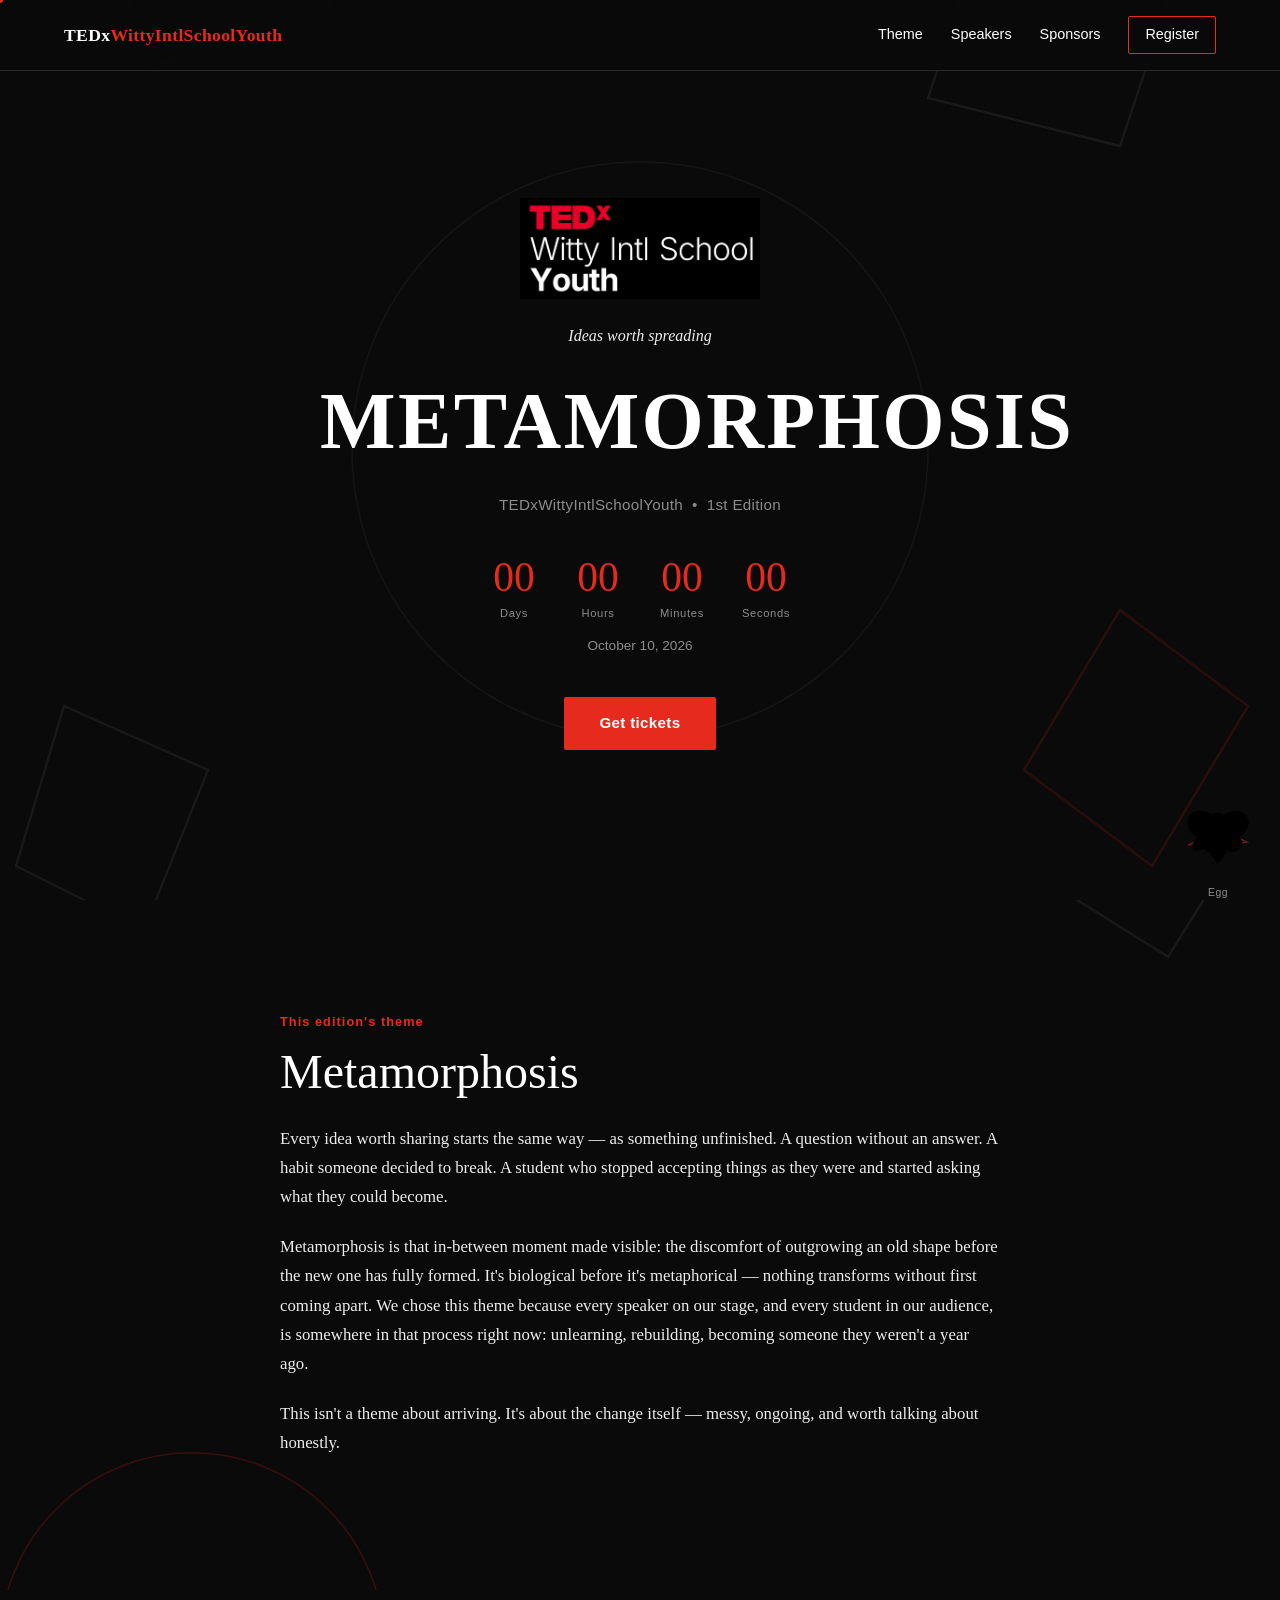
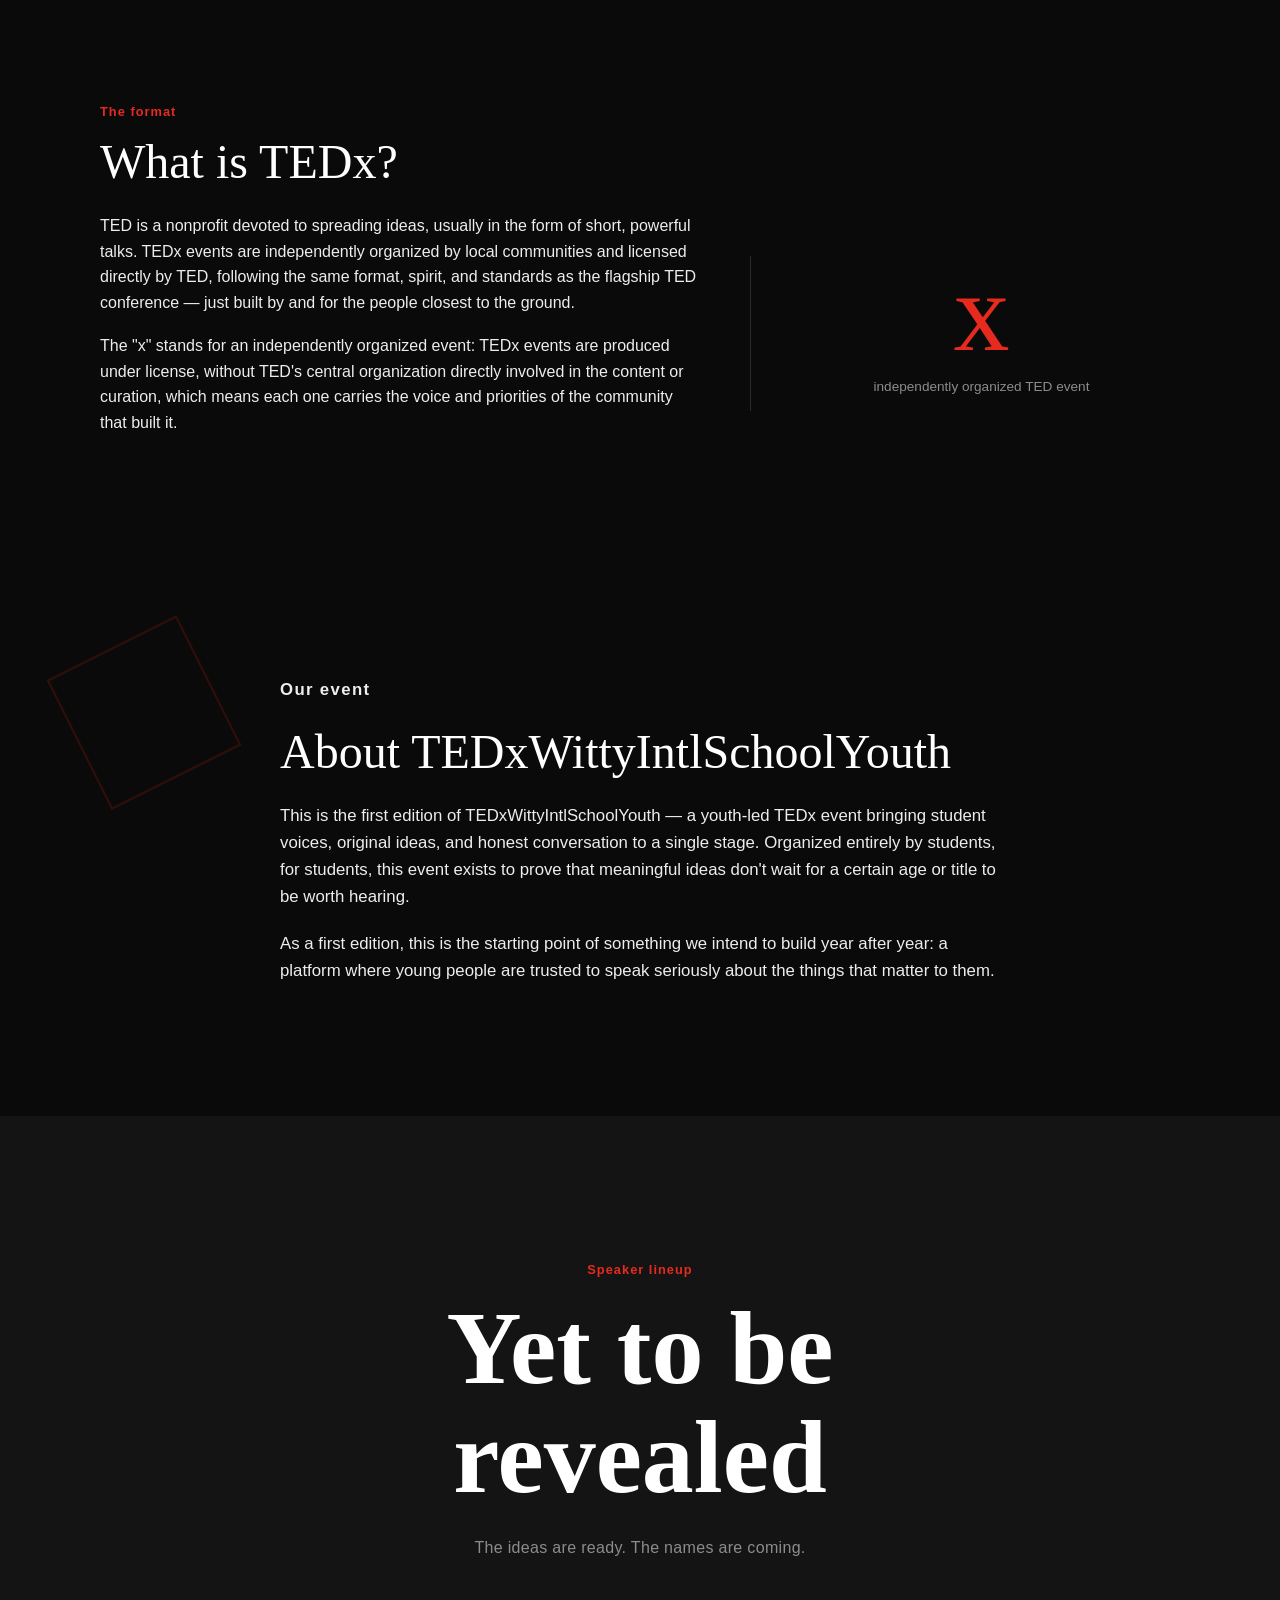
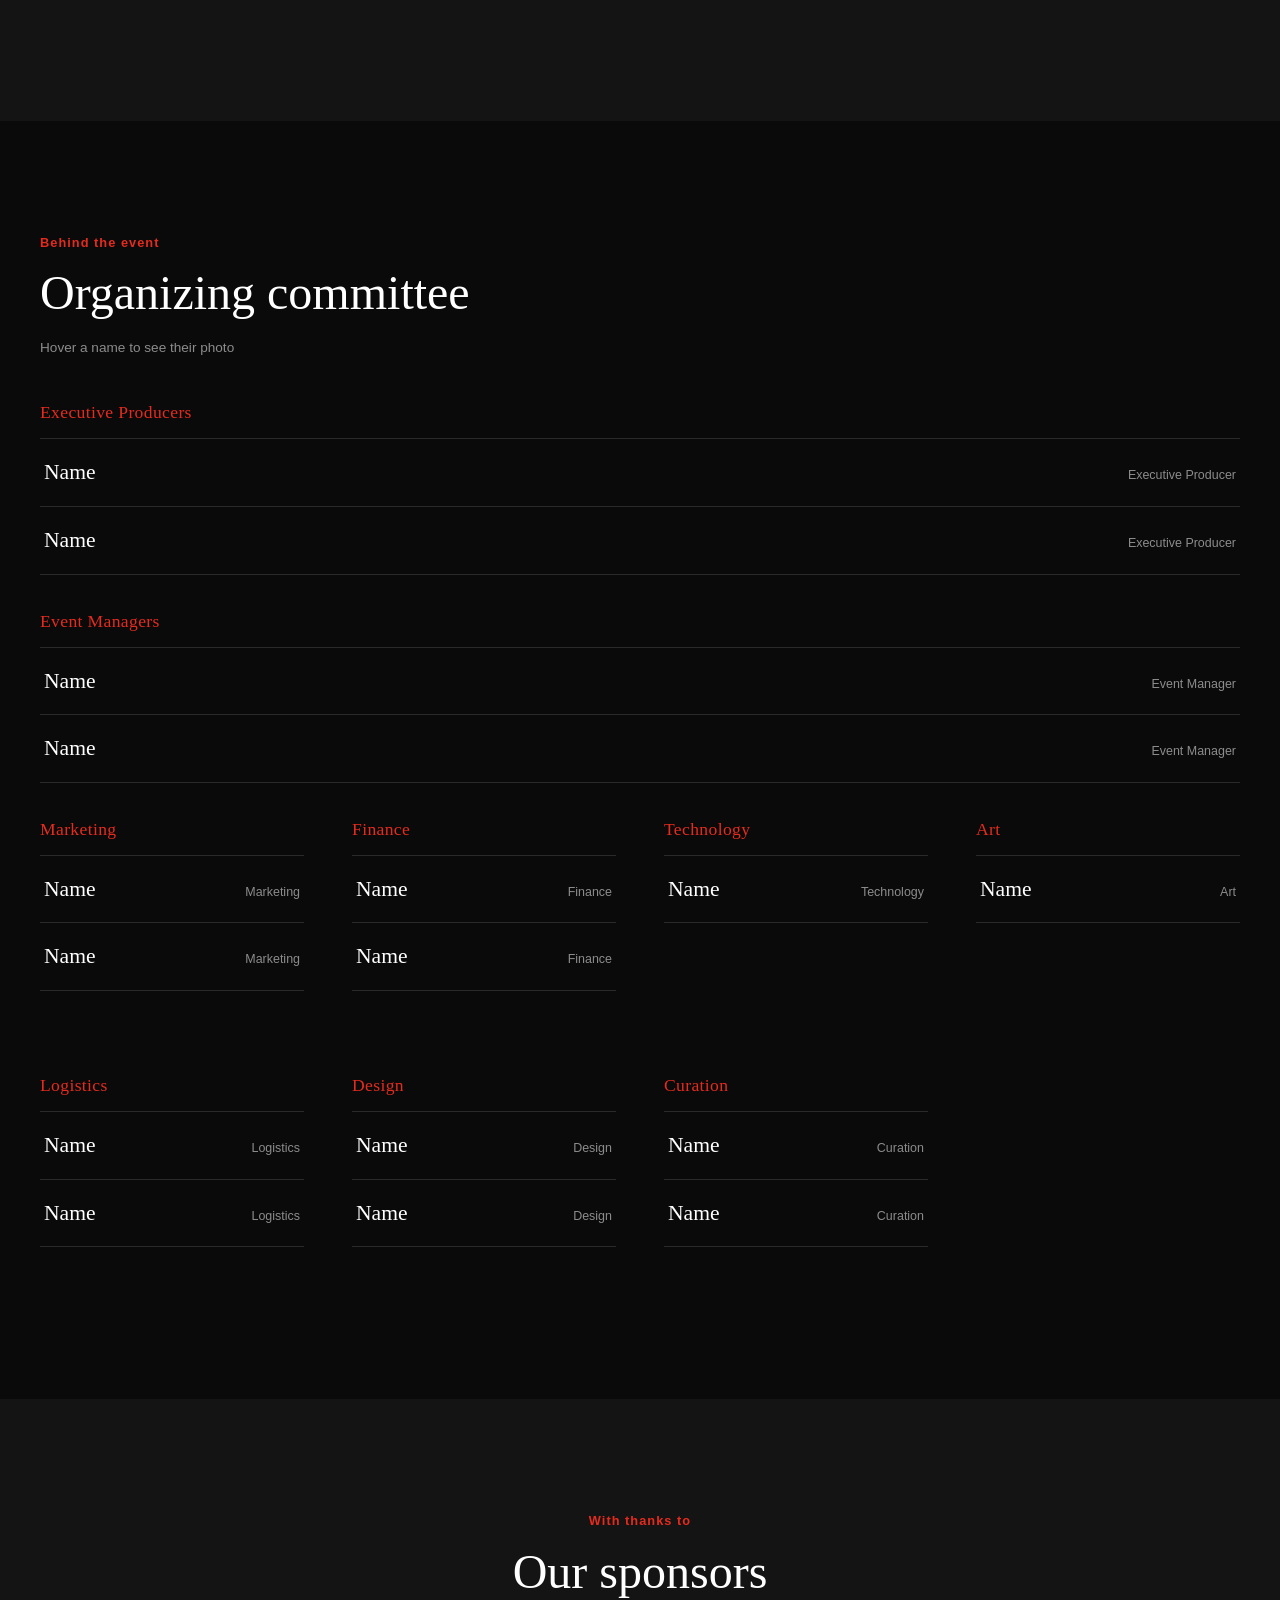
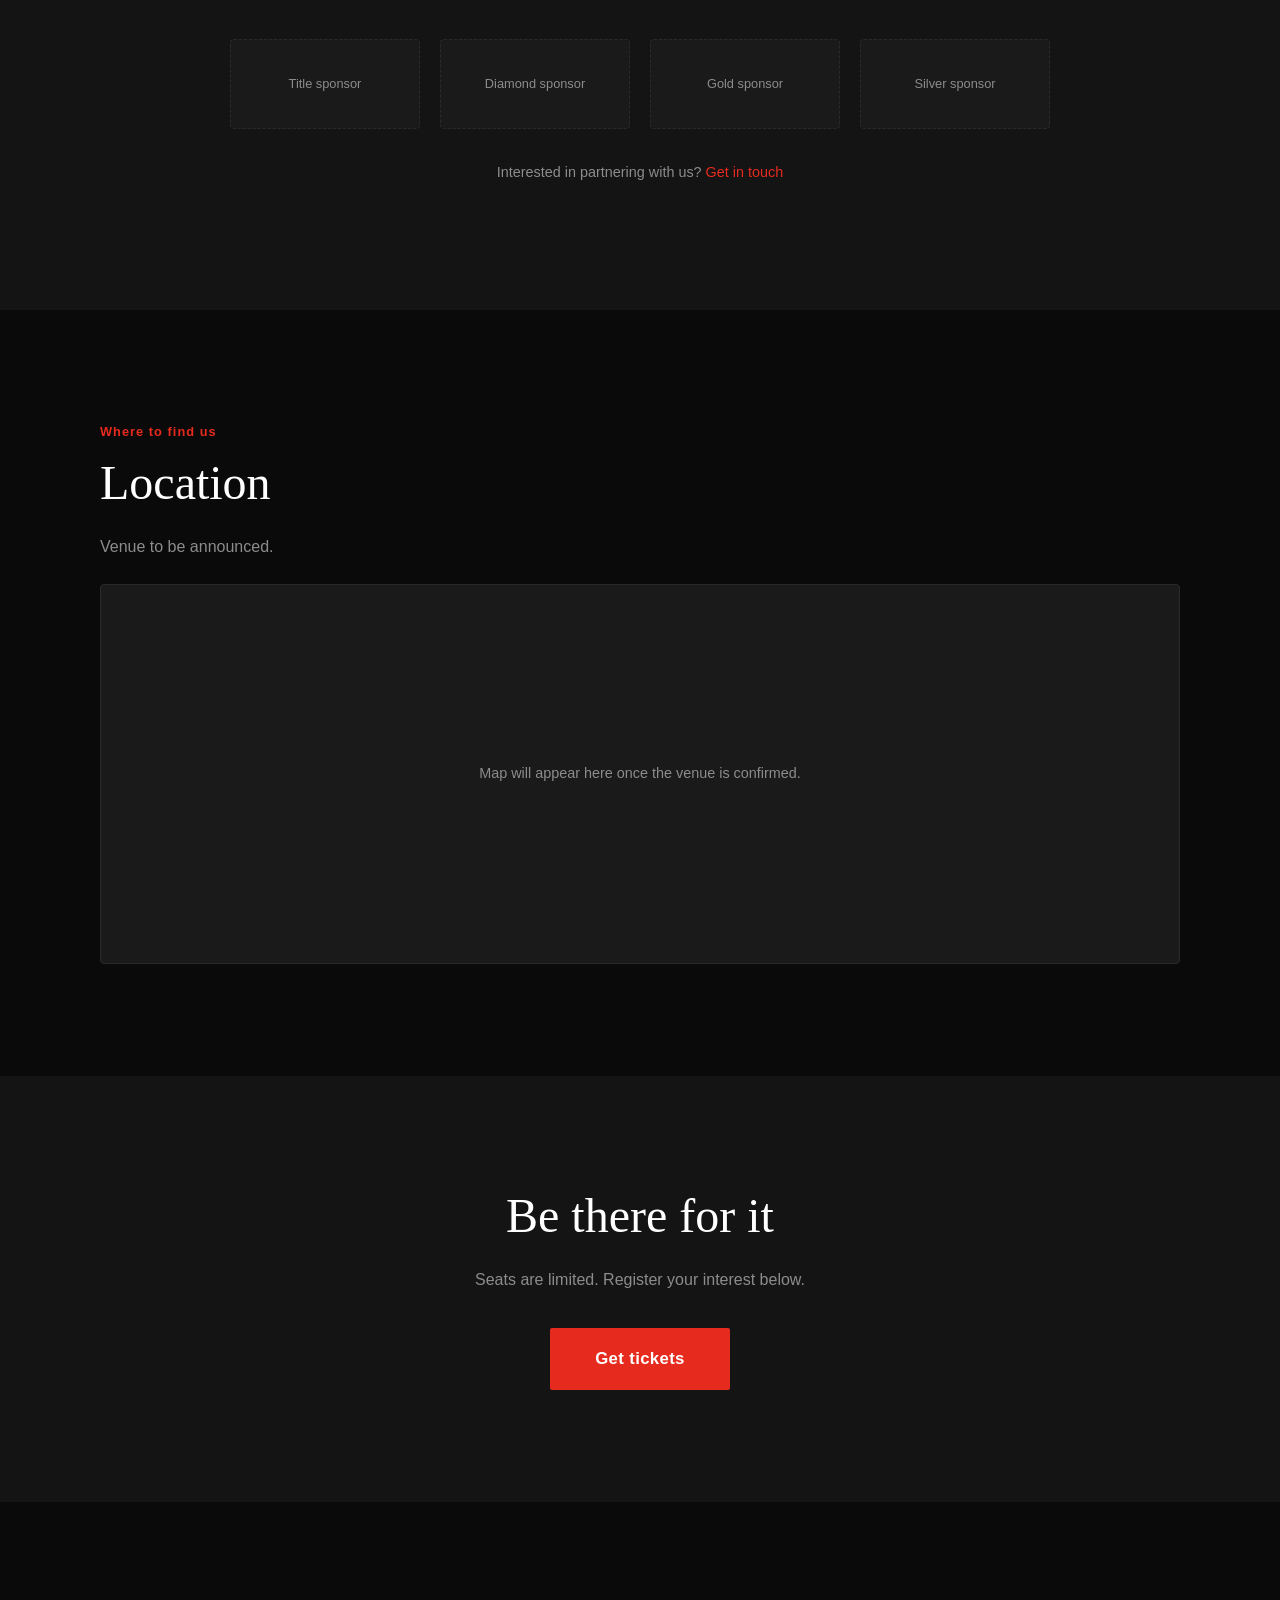
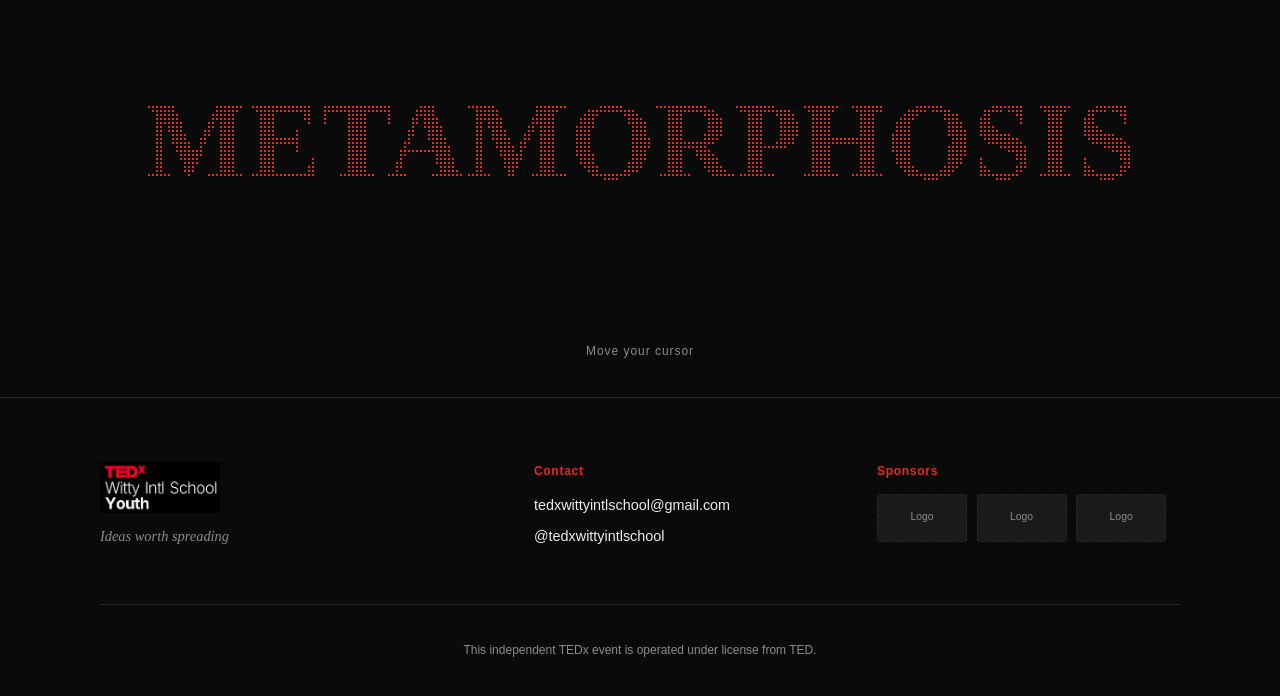
==== final2/index.html @ bc156de4 "Add files via upload" ====
<!DOCTYPE html>
<html lang="en">
<head>
<meta charset="UTF-8">
<meta name="viewport" content="width=device-width, initial-scale=1.0">
<title>TEDxWittyIntlSchoolYouth — Metamorphosis</title>
<meta name="description" content="TEDxWittyIntlSchoolYouth — Metamorphosis. October 10, 2026.">
<link rel="stylesheet" href="style.css">
</head>
<body>

<!-- Custom cursor (replaces default pointer) -->
<div class="cursor-dot" id="cursorDot" aria-hidden="true"></div>
<div class="cursor-ring" id="cursorRing" aria-hidden="true"></div>
<div class="cursor-label" id="cursorLabel" aria-hidden="true">View</div>

<!-- ============================================= -->
<!-- CORNER SCROLL BUTTERFLY LIFE-CYCLE (fixed, bottom-right, never blocks content) -->
<!-- ============================================= -->
<div class="morph-corner" aria-hidden="true">
  <svg viewBox="0 0 100 100">
    <g class="morph-stage" id="stage-egg">
      <path d="M15,58 Q50,38 85,55 Q50,60 15,58 Z" class="stage-leaf"/>
      <ellipse cx="50" cy="50" rx="13" ry="16" class="stage-fill"/>
      <ellipse cx="45" cy="44" rx="3" ry="4" class="stage-highlight"/>
    </g>
    <g class="morph-stage" id="stage-caterpillar">
      <path d="M20,60 C20,52 26,48 33,50 C36,44 44,44 47,50 C50,44 58,44 61,50 C64,44 72,44 75,50 C80,52 80,60 75,63 C72,68 64,68 61,63 C58,68 50,68 47,63 C44,68 36,68 33,63 C26,66 20,66 20,60 Z" class="stage-fill"/>
    </g>
    <g class="morph-stage" id="stage-chrysalis">
      <path d="M50,20 C60,20 66,30 65,45 C64,58 60,72 50,80 C40,72 36,58 35,45 C34,30 40,20 50,20 Z" class="stage-fill"/>
      <path d="M42,35 Q50,32 58,35" class="stage-line"/>
      <path d="M40,48 Q50,45 60,48" class="stage-line"/>
      <path d="M39,60 Q50,57 61,60" class="stage-line"/>
    </g>
    <g class="morph-stage" id="stage-butterfly">
      <path d="M50,25 L50,78" class="stage-stroke"/>
      <path d="M50,32 C46,20 30,14 20,20 C10,26 12,42 24,48 C34,53 46,48 50,38 Z" class="stage-fill"/>
      <path d="M50,32 C54,20 70,14 80,20 C90,26 88,42 76,48 C66,53 54,48 50,38 Z" class="stage-fill"/>
      <path d="M50,42 C47,36 34,34 27,42 C21,49 26,60 36,60 C44,60 49,52 50,44 Z" class="stage-fill"/>
      <path d="M50,42 C53,36 66,34 73,42 C79,49 74,60 64,60 C56,60 51,52 50,44 Z" class="stage-fill"/>
    </g>
  </svg>
  <div class="morph-label" id="morphLabel">Egg</div>
</div>

<!-- ============================================= -->
<!-- NAV -->
<!-- ============================================= -->
<nav class="nav">
  <div class="nav-inner">
    <a href="#hero" class="nav-logo">TEDx<span>WittyIntlSchoolYouth</span></a>
    <div class="nav-links">
      <a href="#theme">Theme</a>
      <a href="#speakers">Speakers</a>
      <a href="#sponsors">Sponsors</a>
      <a href="#register" class="nav-cta">Register</a>
    </div>
  </div>
</nav>

<!-- ============================================= -->
<!-- 1. HERO -->
<!-- ============================================= -->
<section id="hero" class="hero">
  <div class="bg-fragments hero-bg" aria-hidden="true">
    <svg viewBox="0 0 800 800" preserveAspectRatio="xMidYMid slice">
      <polygon points="60,40 180,20 210,140 90,160" class="frag frag-1"></polygon>
      <polygon points="620,60 740,90 700,210 580,180" class="frag frag-2"></polygon>
      <polygon points="700,500 780,560 720,660 640,600" class="frag frag-3"></polygon>
      <polygon points="40,560 130,600 90,700 10,660" class="frag frag-4"></polygon>
      <circle cx="400" cy="400" r="180" class="frag-circle"></circle>
    </svg>
  </div>

  <div class="hero-inner">
    <img src="assets/logo.png" alt="TEDxWittyIntlSchoolYouth logo" class="hero-logo">
    <p class="hero-tagline">Ideas worth spreading</p>
    <h1 class="hero-theme">METAMORPHOSIS</h1>
    <p class="hero-sub">TEDxWittyIntlSchoolYouth &nbsp;•&nbsp; 1st Edition</p>

    <div class="countdown" id="countdown">
      <div class="cd-unit"><span class="cd-num" id="cd-days">00</span><span class="cd-label">Days</span></div>
      <div class="cd-unit"><span class="cd-num" id="cd-hours">00</span><span class="cd-label">Hours</span></div>
      <div class="cd-unit"><span class="cd-num" id="cd-mins">00</span><span class="cd-label">Minutes</span></div>
      <div class="cd-unit"><span class="cd-num" id="cd-secs">00</span><span class="cd-label">Seconds</span></div>
    </div>
    <p class="hero-date">October 10, 2026</p>

    <!-- EDITABLE: opens reveal.html in a new tab. Swap to your real ticket link once ready — see README. -->
    <a href="reveal.html" target="_blank" rel="noopener" class="btn-primary">Get tickets</a>
  </div>
</section>

<!-- ============================================= -->
<!-- 2 + 5. THEME (Express + About combined) -->
<!-- ============================================= -->
<section id="theme" class="section theme-section">
  <div class="bg-fragments theme-bg" aria-hidden="true">
    <svg viewBox="0 0 800 800" preserveAspectRatio="xMidYMid slice">
      <polygon points="700,80 780,140 730,220 650,170" class="frag frag-2"></polygon>
      <circle cx="120" cy="650" r="120" class="frag-circle-outline"></circle>
    </svg>
  </div>
  <div class="section-inner narrow">
    <p class="eyebrow">This edition's theme</p>
    <h2 class="section-title">Metamorphosis</h2>
    <div class="theme-copy">
      <p>Every idea worth sharing starts the same way — as something unfinished. A question without an answer. A habit someone decided to break. A student who stopped accepting things as they were and started asking what they could become.</p>
      <p>Metamorphosis is that in-between moment made visible: the discomfort of outgrowing an old shape before the new one has fully formed. It's biological before it's metaphorical — nothing transforms without first coming apart. We chose this theme because every speaker on our stage, and every student in our audience, is somewhere in that process right now: unlearning, rebuilding, becoming someone they weren't a year ago.</p>
      <p>This isn't a theme about arriving. It's about the change itself — messy, ongoing, and worth talking about honestly.</p>
    </div>
  </div>
</section>

<!-- ============================================= -->
<!-- 6. WHAT IS TEDx -->
<!-- ============================================= -->
<section id="what-is-tedx" class="section">
  <div class="section-inner">
    <p class="eyebrow">The format</p>
    <h2 class="section-title">What is TEDx?</h2>
    <div class="two-col">
      <div class="two-col-text">
        <p>TED is a nonprofit devoted to spreading ideas, usually in the form of short, powerful talks. TEDx events are independently organized by local communities and licensed directly by TED, following the same format, spirit, and standards as the flagship TED conference — just built by and for the people closest to the ground.</p>
        <p>The "x" stands for an independently organized event: TEDx events are produced under license, without TED's central organization directly involved in the content or curation, which means each one carries the voice and priorities of the community that built it.</p>
      </div>
      <div class="two-col-stat">
        <span class="big-x">x</span>
        <p class="stat-caption">independently organized TED event</p>
      </div>
    </div>
  </div>
</section>

<!-- ============================================= -->
<!-- 7. ABOUT TEDxWITTY INTL SCHOOL YOUTH -->
<!-- ============================================= -->
<section id="about-event" class="section about-section">
  <div class="bg-fragments about-bg" aria-hidden="true">
    <svg viewBox="0 0 800 800" preserveAspectRatio="xMidYMid slice">
      <polygon points="30,300 110,260 150,340 70,380" class="frag frag-3"></polygon>
    </svg>
  </div>
  <div class="section-inner narrow">
    <p class="eyebrow">Our event</p>
    <h2 class="section-title">About TEDxWittyIntlSchoolYouth</h2>
    <p>This is the first edition of TEDxWittyIntlSchoolYouth — a youth-led TEDx event bringing student voices, original ideas, and honest conversation to a single stage. Organized entirely by students, for students, this event exists to prove that meaningful ideas don't wait for a certain age or title to be worth hearing.</p>
    <p>As a first edition, this is the starting point of something we intend to build year after year: a platform where young people are trusted to speak seriously about the things that matter to them.</p>
  </div>
</section>

<!-- ============================================= -->
<!-- 8. SPEAKER LINEUP — suspense -->
<!-- ============================================= -->
<section id="speakers" class="section speakers-section">
  <div class="section-inner center">
    <p class="eyebrow">Speaker lineup</p>
    <h2 class="reveal-text">Yet to be<br>revealed</h2>
    <p class="reveal-sub">The ideas are ready. The names are coming.</p>
  </div>
</section>

<!-- ============================================= -->
<!-- OC PAGE / ORGANIZING COMMITTEE -->
<!-- Executive Producers on top, Event Managers directly below,
     then 8 equal sub-sections. Technology and Art get 1 placeholder
     each; every other section gets 2. -->
<!-- ============================================= -->
<section id="oc" class="section">
  <div class="section-inner wide">
    <p class="eyebrow">Behind the event</p>
    <h2 class="section-title">Organizing committee</h2>
    <p class="oc-hint">Hover a name to see their photo</p>

    <!-- Executive Producers -->
    <div class="oc-group oc-group-lead">
      <h3 class="oc-group-title">Executive Producers</h3>
      <div class="oc-list">
        <div class="oc-item" data-name="Name" data-role="Executive Producer" data-img="">
          <span class="oc-name">Name</span>
          <span class="oc-role">Executive Producer</span>
        </div>
        <div class="oc-item" data-name="Name" data-role="Executive Producer" data-img="">
          <span class="oc-name">Name</span>
          <span class="oc-role">Executive Producer</span>
        </div>
      </div>
    </div>

    <!-- Event Managers -->
    <div class="oc-group oc-group-lead">
      <h3 class="oc-group-title">Event Managers</h3>
      <div class="oc-list">
        <div class="oc-item" data-name="Name" data-role="Event Manager" data-img="">
          <span class="oc-name">Name</span>
          <span class="oc-role">Event Manager</span>
        </div>
        <div class="oc-item" data-name="Name" data-role="Event Manager" data-img="">
          <span class="oc-name">Name</span>
          <span class="oc-role">Event Manager</span>
        </div>
      </div>
    </div>

    <!-- 7 remaining equal sections (2 placeholders each) + Technology/Art (1 each) = 9 total -->
    <div class="oc-grid-groups">
      <div class="oc-group">
        <h3 class="oc-group-title">Marketing</h3>
        <div class="oc-list">
          <div class="oc-item" data-name="Name" data-role="Marketing" data-img="">
            <span class="oc-name">Name</span><span class="oc-role">Marketing</span>
          </div>
          <div class="oc-item" data-name="Name" data-role="Marketing" data-img="">
            <span class="oc-name">Name</span><span class="oc-role">Marketing</span>
          </div>
        </div>
      </div>

      <div class="oc-group">
        <h3 class="oc-group-title">Finance</h3>
        <div class="oc-list">
          <div class="oc-item" data-name="Name" data-role="Finance" data-img="">
            <span class="oc-name">Name</span><span class="oc-role">Finance</span>
          </div>
          <div class="oc-item" data-name="Name" data-role="Finance" data-img="">
            <span class="oc-name">Name</span><span class="oc-role">Finance</span>
          </div>
        </div>
      </div>

      <div class="oc-group">
        <h3 class="oc-group-title">Technology</h3>
        <div class="oc-list">
          <div class="oc-item" data-name="Name" data-role="Technology" data-img="">
            <span class="oc-name">Name</span><span class="oc-role">Technology</span>
          </div>
        </div>
      </div>

      <div class="oc-group">
        <h3 class="oc-group-title">Art</h3>
        <div class="oc-list">
          <div class="oc-item" data-name="Name" data-role="Art" data-img="">
            <span class="oc-name">Name</span><span class="oc-role">Art</span>
          </div>
        </div>
      </div>

      <div class="oc-group">
        <h3 class="oc-group-title">Logistics</h3>
        <div class="oc-list">
          <div class="oc-item" data-name="Name" data-role="Logistics" data-img="">
            <span class="oc-name">Name</span><span class="oc-role">Logistics</span>
          </div>
          <div class="oc-item" data-name="Name" data-role="Logistics" data-img="">
            <span class="oc-name">Name</span><span class="oc-role">Logistics</span>
          </div>
        </div>
      </div>

      <div class="oc-group">
        <h3 class="oc-group-title">Design</h3>
        <div class="oc-list">
          <div class="oc-item" data-name="Name" data-role="Design" data-img="">
            <span class="oc-name">Name</span><span class="oc-role">Design</span>
          </div>
          <div class="oc-item" data-name="Name" data-role="Design" data-img="">
            <span class="oc-name">Name</span><span class="oc-role">Design</span>
          </div>
        </div>
      </div>

      <div class="oc-group">
        <h3 class="oc-group-title">Curation</h3>
        <div class="oc-list">
          <div class="oc-item" data-name="Name" data-role="Curation" data-img="">
            <span class="oc-name">Name</span><span class="oc-role">Curation</span>
          </div>
          <div class="oc-item" data-name="Name" data-role="Curation" data-img="">
            <span class="oc-name">Name</span><span class="oc-role">Curation</span>
          </div>
        </div>
      </div>
    </div>
    <!-- EDITABLE: replace visible Name/role text above. To add a real photo,
         put the image in assets/ and set data-img="assets/yourfile.jpg" on the .oc-item div. -->
  </div>
</section>

<!-- Floating image preview that follows the cursor when hovering an OC name -->
<div class="oc-preview" id="ocPreview" aria-hidden="true">
  <img id="ocPreviewImg" src="" alt="">
  <div class="oc-preview-fallback" id="ocPreviewFallback">Photo coming soon</div>
</div>

<!-- ============================================= -->
<!-- 9. SPONSORS -->
<!-- ============================================= -->
<section id="sponsors" class="section sponsors-section">
  <div class="section-inner center">
    <p class="eyebrow">With thanks to</p>
    <h2 class="section-title">Our sponsors</h2>
    <div class="sponsor-row">
      <div class="sponsor-slot">Title sponsor</div>
      <div class="sponsor-slot">Diamond sponsor</div>
      <div class="sponsor-slot">Gold sponsor</div>
      <div class="sponsor-slot">Silver sponsor</div>
    </div>
    <p class="sponsor-cta">Interested in partnering with us? <a href="#contact">Get in touch</a></p>
  </div>
</section>

<!-- ============================================= -->
<!-- 3. LOCATION -->
<!-- ============================================= -->
<section id="location" class="section">
  <div class="section-inner">
    <p class="eyebrow">Where to find us</p>
    <h2 class="section-title">Location</h2>
    <p class="location-note">Venue to be announced.</p>
    <div class="map-placeholder">
      <iframe
        id="mapEmbed"
        src=""
        width="100%"
        height="100%"
        style="border:0;"
        allowfullscreen=""
        loading="lazy"
        referrerpolicy="no-referrer-when-downgrade"
        title="Event location map">
      </iframe>
      <div class="map-fallback">Map will appear here once the venue is confirmed.</div>
    </div>
  </div>
</section>

<!-- ============================================= -->
<!-- 4. TICKET / REGISTER -->
<!-- ============================================= -->
<section id="register" class="section register-section">
  <div class="section-inner center">
    <h2 class="section-title">Be there for it</h2>
    <p class="register-sub">Seats are limited. Register your interest below.</p>
    <!-- EDITABLE: opens reveal.html in a new tab — see README to point this at your real ticket form later -->
    <a href="reveal.html" target="_blank" rel="noopener" id="ticketLink" class="btn-primary btn-large">Get tickets</a>
  </div>
</section>

<!-- ============================================= -->
<!-- PARTICLE / DUST TEXT — "METAMORPHOSIS" reforms as you move the cursor -->
<!-- ============================================= -->
<section class="particle-section" aria-hidden="true">
  <canvas id="particleCanvas"></canvas>
  <p class="particle-hint">Move your cursor</p>
</section>

<!-- ============================================= -->
<!-- 10. CONTACT + FOOTER -->
<!-- ============================================= -->
<footer id="contact" class="footer">
  <div class="footer-inner">
    <div class="footer-brand">
      <img src="assets/logo.png" alt="TEDxWittyIntlSchoolYouth logo" class="footer-logo">
      <p class="footer-tag">Ideas worth spreading</p>
    </div>
    <div class="footer-contact">
      <p class="footer-heading">Contact</p>
      <a href="mailto:tedxwittyintlschool@gmail.com">tedxwittyintlschool@gmail.com</a>
      <a href="https://instagram.com/tedxwittyintlschool" target="_blank" rel="noopener">@tedxwittyintlschool</a>
    </div>
    <div class="footer-sponsors">
      <p class="footer-heading">Sponsors</p>
      <div class="footer-sponsor-row">
        <div class="sponsor-slot small">Logo</div>
        <div class="sponsor-slot small">Logo</div>
        <div class="sponsor-slot small">Logo</div>
      </div>
    </div>
  </div>
  <div class="footer-bottom">
    <p>This independent TEDx event is operated under license from TED.</p>
  </div>
</footer>

<script src="script.js"></script>
</body>
</html>
---- final2/style.css ----
/* =========================================================
   TEDxWittyIntlSchoolYouth — Metamorphosis
   Palette: black / white / TEDx red only.
   ========================================================= */

:root {
  --black: #0a0a0a;
  --black-2: #141414;
  --card: #1a1a1a;
  --white: #ffffff;
  --off-white: #ededed;
  --muted: #8c8c8c;
  --red: #e62b1e;
  --red-dim: #7a1811;
  --border: #2a2a2a;

  --serif: Georgia, "Times New Roman", serif;
  --sans: -apple-system, BlinkMacSystemFont, "Segoe UI", Helvetica, Arial, sans-serif;
}

* { box-sizing: border-box; }

html { scroll-behavior: smooth; }

body {
  margin: 0;
  background: var(--black);
  color: var(--white);
  font-family: var(--sans);
  line-height: 1.6;
  overflow-x: hidden;
}

a { color: inherit; text-decoration: none; }

img { max-width: 100%; display: block; }

/* ---------------------------------------------------------
   Shared layout helpers
   --------------------------------------------------------- */

.section {
  position: relative;
  padding: 7rem 1.5rem;
  overflow: hidden;
}

.section-inner {
  max-width: 1080px;
  margin: 0 auto;
  position: relative;
  z-index: 2;
}

.section-inner.narrow { max-width: 720px; }
.section-inner.wide { max-width: 1200px; }
.section-inner.center { text-align: center; }

.eyebrow {
  font-family: var(--sans);
  font-size: 0.8rem;
  letter-spacing: 0.08em;
  color: var(--red);
  margin: 0 0 0.75rem;
  font-weight: 600;
}

.section-title {
  font-family: var(--serif);
  font-size: clamp(2rem, 4vw, 3rem);
  font-weight: 400;
  margin: 0 0 1.5rem;
  line-height: 1.15;
}

/* ---------------------------------------------------------
   Metamorphosis fragment background motif
   --------------------------------------------------------- */

.bg-fragments {
  position: absolute;
  inset: 0;
  z-index: 1;
  pointer-events: none;
}

.bg-fragments svg { width: 100%; height: 100%; }

.frag {
  fill: none;
  stroke: var(--red-dim);
  stroke-width: 1.5;
  opacity: 0.45;
}

.frag-1 { stroke: var(--red-dim); }
.frag-2 { stroke: var(--border); }
.frag-3 { stroke: var(--red-dim); opacity: 0.3; }
.frag-4 { stroke: var(--border); }

.frag-circle {
  fill: none;
  stroke: var(--border);
  stroke-width: 1;
  opacity: 0.35;
}

.frag-circle-outline {
  fill: none;
  stroke: var(--red-dim);
  stroke-width: 1;
  opacity: 0.4;
}

/* ---------------------------------------------------------
   Nav
   --------------------------------------------------------- */

.nav {
  position: fixed;
  top: 0; left: 0; right: 0;
  z-index: 100;
  background: rgba(10, 10, 10, 0.85);
  backdrop-filter: blur(8px);
  border-bottom: 1px solid var(--border);
}

.nav-inner {
  max-width: 1200px;
  margin: 0 auto;
  padding: 1rem 1.5rem;
  display: flex;
  align-items: center;
  justify-content: space-between;
}

.nav-logo {
  font-family: var(--serif);
  font-weight: 700;
  font-size: 1.1rem;
  letter-spacing: 0.02em;
}

.nav-logo span { color: var(--red); }

.nav-links {
  display: flex;
  gap: 1.75rem;
  align-items: center;
  font-size: 0.9rem;
}

.nav-links a:hover { color: var(--red); }

.nav-cta {
  border: 1px solid var(--red);
  padding: 0.4rem 1rem;
  border-radius: 2px;
  color: var(--white);
}

.nav-cta:hover { background: var(--red); }

/* ---------------------------------------------------------
   Hero
   Everything here is centered explicitly (text-align + a
   fixed-width, margin-auto inner column) so nothing in the
   hero — including the "METAMORPHOSIS" heading — can drift
   off-center regardless of its own content width.
   --------------------------------------------------------- */

.hero {
  min-height: 100vh;
  display: flex;
  align-items: center;
  justify-content: center;
  position: relative;
  padding: 7rem 1.5rem 4rem;
}

.hero-bg { z-index: 1; }

.hero-inner {
  position: relative;
  z-index: 2;
  width: 100%;
  max-width: 640px;
  margin: 0 auto;
  text-align: center;
}

.hero-logo {
  width: 240px;
  margin: 0 auto 1.5rem;
}

.hero-tagline {
  font-family: var(--serif);
  font-style: italic;
  color: var(--off-white);
  font-size: 1rem;
  margin: 0 0 0.5rem;
  text-align: center;
}

.hero-theme {
  font-family: var(--serif);
  font-size: clamp(2.5rem, 8vw, 5rem);
  letter-spacing: 0.03em;
  margin: 0.5rem auto;
  color: var(--white);
  text-align: center;
  width: 100%;
}

.hero-sub {
  color: var(--muted);
  font-size: 0.95rem;
  margin: 0 0 2.5rem;
  letter-spacing: 0.02em;
  text-align: center;
}

.countdown {
  display: flex;
  justify-content: center;
  gap: 1.5rem;
  margin: 0 auto 0.75rem;
}

.cd-unit {
  display: flex;
  flex-direction: column;
  align-items: center;
  min-width: 60px;
}

.cd-num {
  font-family: var(--serif);
  font-size: clamp(1.8rem, 4vw, 2.6rem);
  color: var(--red);
  line-height: 1;
}

.cd-label {
  font-size: 0.7rem;
  color: var(--muted);
  letter-spacing: 0.06em;
  margin-top: 0.4rem;
}

.hero-date {
  color: var(--muted);
  font-size: 0.85rem;
  margin: 0 0 2.5rem;
  text-align: center;
}

.btn-primary {
  display: inline-block;
  background: var(--red);
  color: var(--white);
  padding: 0.9rem 2.2rem;
  border-radius: 2px;
  font-size: 0.95rem;
  font-weight: 600;
  letter-spacing: 0.02em;
  transition: background 0.2s ease;
}

.btn-primary:hover { background: #c72217; }

.btn-large {
  padding: 1.1rem 2.8rem;
  font-size: 1.05rem;
}

/* ---------------------------------------------------------
   Theme section
   --------------------------------------------------------- */

.theme-section { background: var(--black); }
.theme-bg, .about-bg { z-index: 1; }

.theme-copy p {
  color: var(--off-white);
  font-size: 1.05rem;
  margin: 0 0 1.25rem;
  font-family: var(--serif);
  line-height: 1.75;
}

/* ---------------------------------------------------------
   What is TEDx — two column
   --------------------------------------------------------- */

.two-col {
  display: grid;
  grid-template-columns: 1.4fr 1fr;
  gap: 3rem;
  align-items: center;
}

.two-col-text p {
  color: var(--off-white);
  margin: 0 0 1.1rem;
  font-size: 1rem;
}

.two-col-stat {
  text-align: center;
  border-left: 1px solid var(--border);
  padding-left: 2rem;
}

.big-x {
  font-family: var(--serif);
  font-size: 7rem;
  color: var(--red);
  line-height: 1;
  display: block;
}

.stat-caption {
  color: var(--muted);
  font-size: 0.85rem;
  margin-top: 0.5rem;
}

/* ---------------------------------------------------------
   About event
   --------------------------------------------------------- */

.about-section p {
  color: var(--off-white);
  font-size: 1.05rem;
  margin: 0 0 1.25rem;
}

/* ---------------------------------------------------------
   Speakers — suspense
   --------------------------------------------------------- */

.speakers-section {
  background: var(--black-2);
  text-align: center;
  padding: 9rem 1.5rem;
}

.reveal-text {
  font-family: var(--serif);
  font-size: clamp(3rem, 10vw, 6.5rem);
  line-height: 1.05;
  margin: 0.5rem 0 1.5rem;
  color: var(--white);
}

.reveal-sub {
  color: var(--muted);
  font-size: 1rem;
  letter-spacing: 0.02em;
}

/* ---------------------------------------------------------
   OC — grouped sections + hover-list with photo preview
   --------------------------------------------------------- */

.oc-hint {
  color: var(--muted);
  font-size: 0.85rem;
  margin: -0.5rem 0 2.5rem;
}

.oc-group { margin-bottom: 2.5rem; }

.oc-group-lead { margin-bottom: 2rem; }

.oc-group-title {
  font-family: var(--serif);
  font-size: 1.1rem;
  font-weight: 400;
  color: var(--red);
  margin: 0 0 0.75rem;
  letter-spacing: 0.02em;
}

.oc-grid-groups {
  display: grid;
  grid-template-columns: repeat(auto-fit, minmax(260px, 1fr));
  gap: 2.5rem 3rem;
  margin-top: 0.5rem;
}

.oc-list { border-top: 1px solid var(--border); }

.oc-item {
  display: flex;
  justify-content: space-between;
  align-items: baseline;
  padding: 1rem 0.25rem;
  border-bottom: 1px solid var(--border);
  cursor: none;
  transition: padding-left 0.25s ease, background 0.25s ease;
}

.oc-item:hover {
  padding-left: 0.85rem;
  background: var(--black-2);
}

.oc-name {
  font-family: var(--serif);
  font-size: clamp(1.05rem, 2vw, 1.35rem);
  color: var(--white);
}

.oc-role {
  font-size: 0.78rem;
  color: var(--muted);
}

.oc-preview {
  position: fixed;
  top: 0;
  left: 0;
  width: 160px;
  height: 200px;
  pointer-events: none;
  z-index: 60;
  overflow: hidden;
  opacity: 0;
  transform: translate(-50%, -50%) scale(0.92);
  transition: opacity 0.3s ease, transform 0.3s ease;
  background: var(--card);
  border: 1px solid var(--red);
  border-radius: 2px;
}

.oc-preview.visible {
  opacity: 1;
  transform: translate(-50%, -50%) scale(1);
}

.oc-preview img {
  width: 100%;
  height: 100%;
  object-fit: cover;
  display: none;
}

.oc-preview-fallback {
  width: 100%;
  height: 100%;
  display: flex;
  align-items: center;
  justify-content: center;
  text-align: center;
  color: var(--muted);
  font-size: 0.75rem;
  padding: 0.5rem;
}

/* ---------------------------------------------------------
   Sponsors
   --------------------------------------------------------- */

.sponsors-section { background: var(--black-2); }

.sponsor-row {
  display: flex;
  flex-wrap: wrap;
  justify-content: center;
  gap: 1.25rem;
  margin: 2.5rem 0 2rem;
}

.sponsor-slot {
  width: 190px;
  height: 90px;
  border: 1px dashed var(--border);
  border-radius: 4px;
  display: flex;
  align-items: center;
  justify-content: center;
  color: var(--muted);
  font-size: 0.8rem;
  background: var(--card);
}

.sponsor-slot.small {
  width: 90px;
  height: 48px;
  font-size: 0.65rem;
}

.sponsor-cta {
  color: var(--muted);
  font-size: 0.9rem;
}

.sponsor-cta a { color: var(--red); }

/* ---------------------------------------------------------
   Location
   --------------------------------------------------------- */

.location-note {
  color: var(--muted);
  margin-bottom: 1.5rem;
}

.map-placeholder {
  position: relative;
  width: 100%;
  height: 380px;
  background: var(--card);
  border: 1px solid var(--border);
  border-radius: 4px;
  overflow: hidden;
}

.map-fallback {
  position: absolute;
  inset: 0;
  display: flex;
  align-items: center;
  justify-content: center;
  color: var(--muted);
  font-size: 0.9rem;
  pointer-events: none;
}

/* ---------------------------------------------------------
   Register
   --------------------------------------------------------- */

.register-section { background: var(--black-2); }

.register-sub {
  color: var(--muted);
  margin-bottom: 2.25rem;
}

/* ---------------------------------------------------------
   Footer
   --------------------------------------------------------- */

.footer {
  border-top: 1px solid var(--border);
  padding: 4rem 1.5rem 1.5rem;
}

.footer-inner {
  max-width: 1080px;
  margin: 0 auto;
  display: grid;
  grid-template-columns: 1.3fr 1fr 1fr;
  gap: 2.5rem;
}

.footer-brand, .footer-contact, .footer-sponsors { min-width: 0; }

.footer-logo { width: 120px; margin-bottom: 0.75rem; }

.footer-tag {
  font-family: var(--serif);
  font-style: italic;
  color: var(--muted);
  font-size: 0.9rem;
  margin: 0;
}

.footer-heading {
  font-size: 0.75rem;
  letter-spacing: 0.06em;
  color: var(--red);
  margin: 0 0 0.75rem;
  font-weight: 600;
}

.footer-contact a {
  display: block;
  color: var(--off-white);
  font-size: 0.9rem;
  margin-bottom: 0.5rem;
}

.footer-contact a:hover { color: var(--red); }

.footer-sponsor-row {
  display: flex;
  gap: 0.6rem;
  flex-wrap: wrap;
}

.footer-bottom {
  max-width: 1080px;
  margin: 3rem auto 0;
  padding-top: 1.5rem;
  border-top: 1px solid var(--border);
  color: var(--muted);
  font-size: 0.75rem;
  text-align: center;
}

/* ---------------------------------------------------------
   Corner scroll butterfly life-cycle — fixed, small, non-blocking
   --------------------------------------------------------- */

.morph-corner {
  position: fixed;
  bottom: 1.25rem;
  right: 1.25rem;
  z-index: 90;
  width: 84px;
  height: 84px;
  display: flex;
  flex-direction: column;
  align-items: center;
  gap: 0.3rem;
  pointer-events: none;
}

.morph-corner svg { width: 100%; height: 100%; overflow: visible; }

.morph-stage .stage-fill,
.morph-stage .stage-leaf,
.morph-stage .stage-line,
.morph-stage .stage-stroke,
.morph-stage .stage-highlight {
  opacity: 0;
  transition: opacity 0.5s ease;
}

.morph-stage.active .stage-fill { fill: var(--red); opacity: 0.95; }
.morph-stage.active .stage-leaf { fill: none; stroke: var(--red); stroke-width: 1.4; opacity: 0.5; }
.morph-stage.active .stage-line { fill: none; stroke: var(--black); stroke-width: 1.2; opacity: 0.85; }
.morph-stage.active .stage-stroke { stroke: var(--red); stroke-width: 2; opacity: 0.95; fill: none; }
.morph-stage.active .stage-highlight { fill: var(--black); opacity: 0.3; }

.morph-label {
  font-size: 0.65rem;
  color: var(--muted);
  letter-spacing: 0.05em;
}

/* ---------------------------------------------------------
   Custom cursor
   --------------------------------------------------------- */

body:not(.touch-device) { cursor: none; }
body:not(.touch-device) a,
body:not(.touch-device) button { cursor: none; }

.cursor-dot,
.cursor-ring,
.cursor-label {
  position: fixed;
  top: 0;
  left: 0;
  pointer-events: none;
  z-index: 9999;
  transform: translate(-50%, -50%);
}

.cursor-dot {
  width: 6px;
  height: 6px;
  border-radius: 50%;
  background: var(--red);
}

.cursor-ring {
  width: 34px;
  height: 34px;
  border-radius: 50%;
  border: 1px solid var(--red);
  transition: width 0.25s ease, height 0.25s ease, background 0.25s ease;
}

.cursor-ring.hover {
  width: 64px;
  height: 64px;
  background: rgba(230, 43, 30, 0.08);
}

.cursor-label {
  font-size: 0.65rem;
  letter-spacing: 0.05em;
  color: var(--white);
  opacity: 0;
  transition: opacity 0.2s ease;
  white-space: nowrap;
}

.cursor-label.show { opacity: 1; }

.touch-device .cursor-dot,
.touch-device .cursor-ring,
.touch-device .cursor-label {
  display: none;
}

/* ---------------------------------------------------------
   Particle / dust text section ("METAMORPHOSIS")
   --------------------------------------------------------- */

.particle-section {
  position: relative;
  height: 55vh;
  min-height: 320px;
  background: var(--black);
  display: flex;
  align-items: center;
  justify-content: center;
  padding: 0;
}

#particleCanvas {
  width: 100%;
  height: 100%;
  display: block;
}

.particle-hint {
  position: absolute;
  bottom: 1.5rem;
  left: 50%;
  transform: translateX(-50%);
  color: var(--muted);
  font-size: 0.75rem;
  letter-spacing: 0.08em;
  pointer-events: none;
}

/* ---------------------------------------------------------
   Responsive
   --------------------------------------------------------- */

@media (max-width: 800px) {
  .two-col { grid-template-columns: 1fr; }
  .two-col-stat { border-left: none; border-top: 1px solid var(--border); padding-left: 0; padding-top: 2rem; }
  .footer-inner { grid-template-columns: 1fr; }
  .nav-links { gap: 1rem; font-size: 0.8rem; }
  .countdown { gap: 0.85rem; }
  .cd-unit { min-width: 46px; }
  .morph-corner { transform: scale(0.8); transform-origin: bottom right; }
  .oc-preview { display: none; }
  .oc-grid-groups { grid-template-columns: 1fr; }
}

@media (prefers-reduced-motion: reduce) {
  html { scroll-behavior: auto; }
  .morph-stage .stage-fill,
  .morph-stage .stage-leaf,
  .morph-stage .stage-line,
  .morph-stage .stage-stroke,
  .morph-stage .stage-highlight {
    transition: none;
  }
}
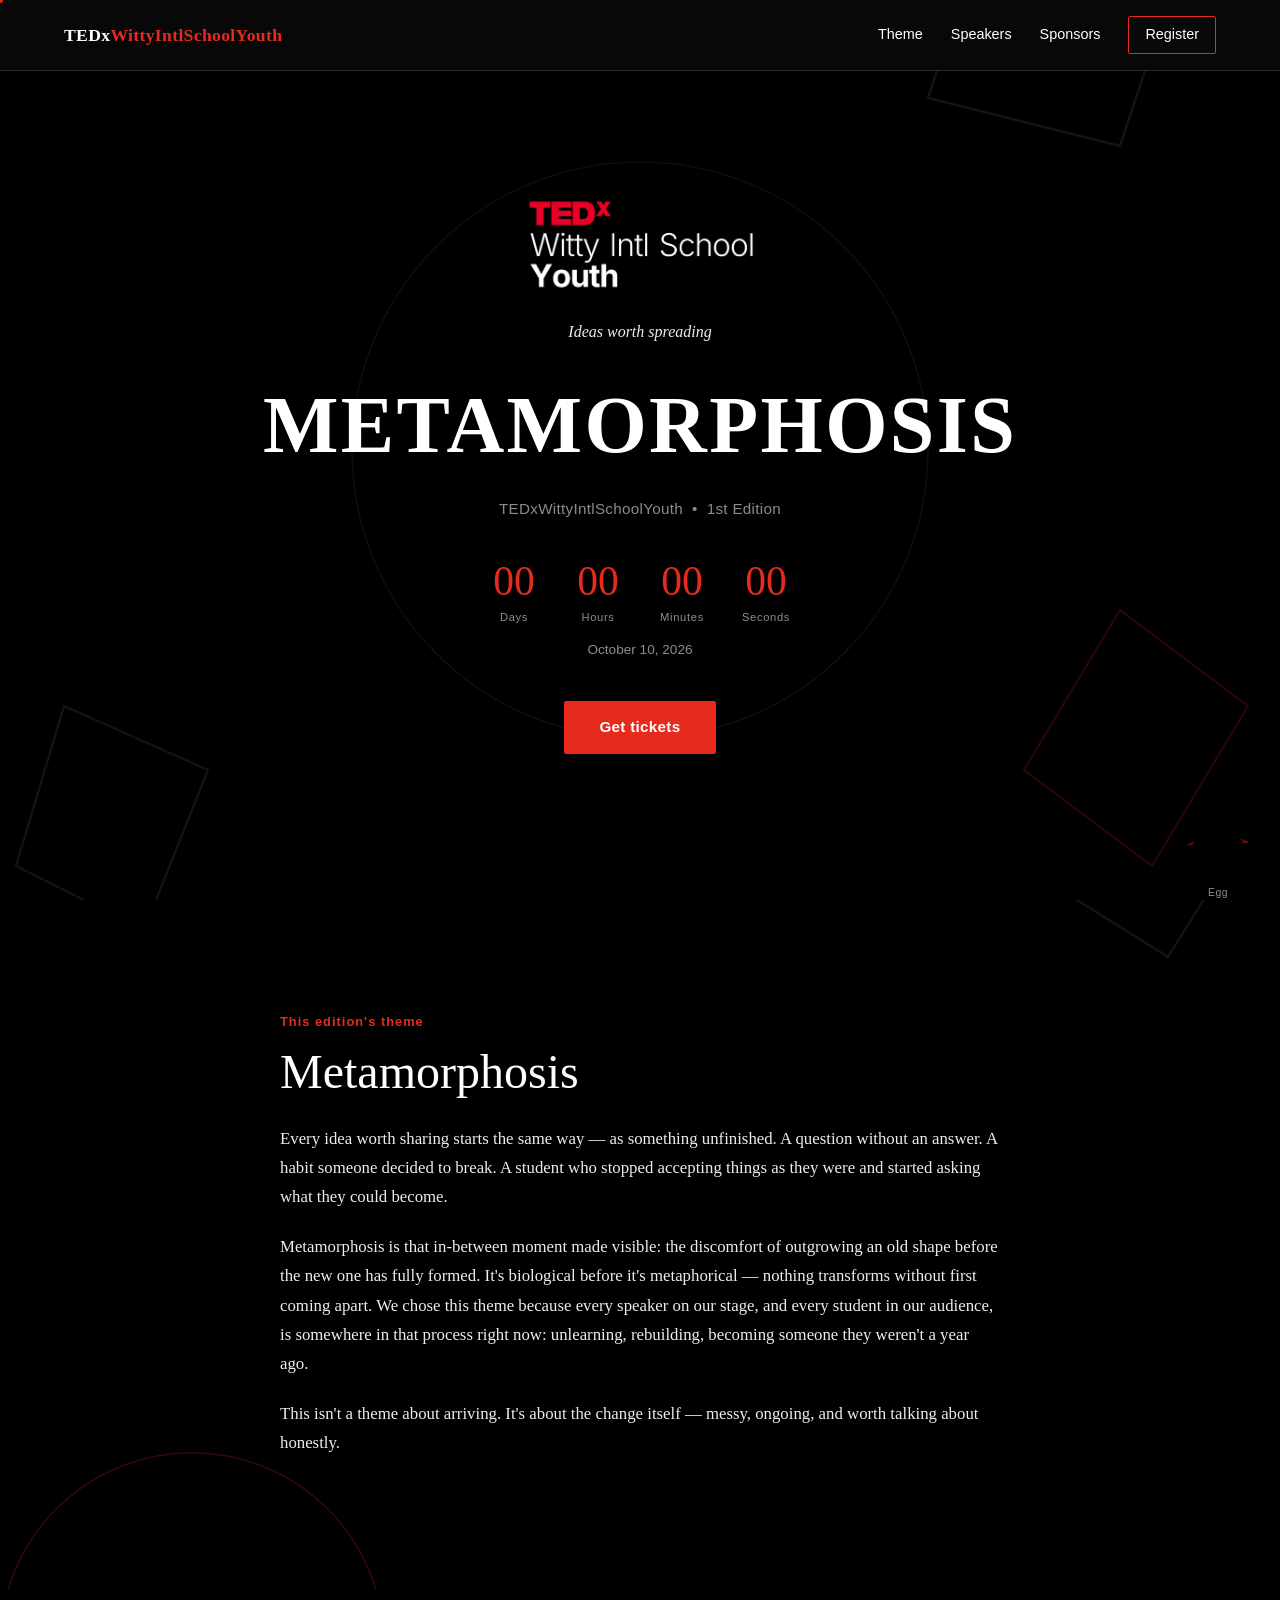
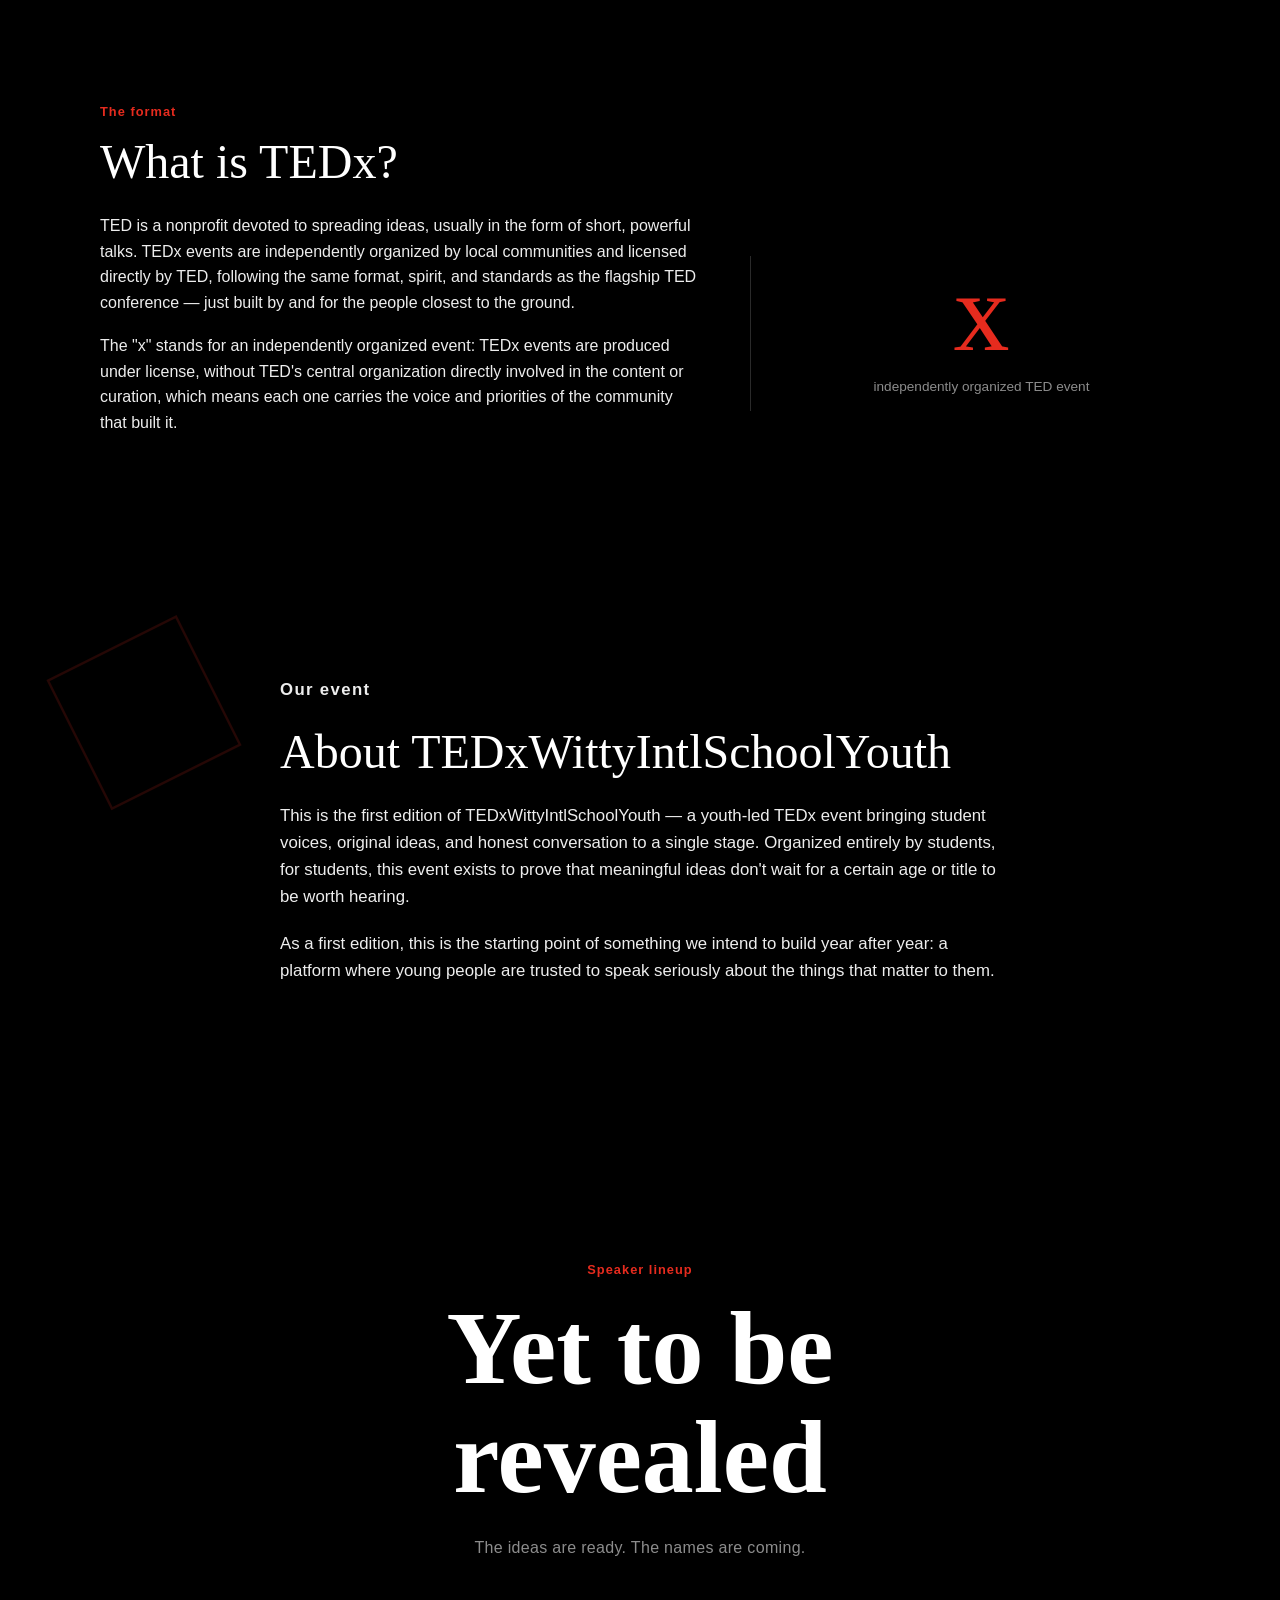
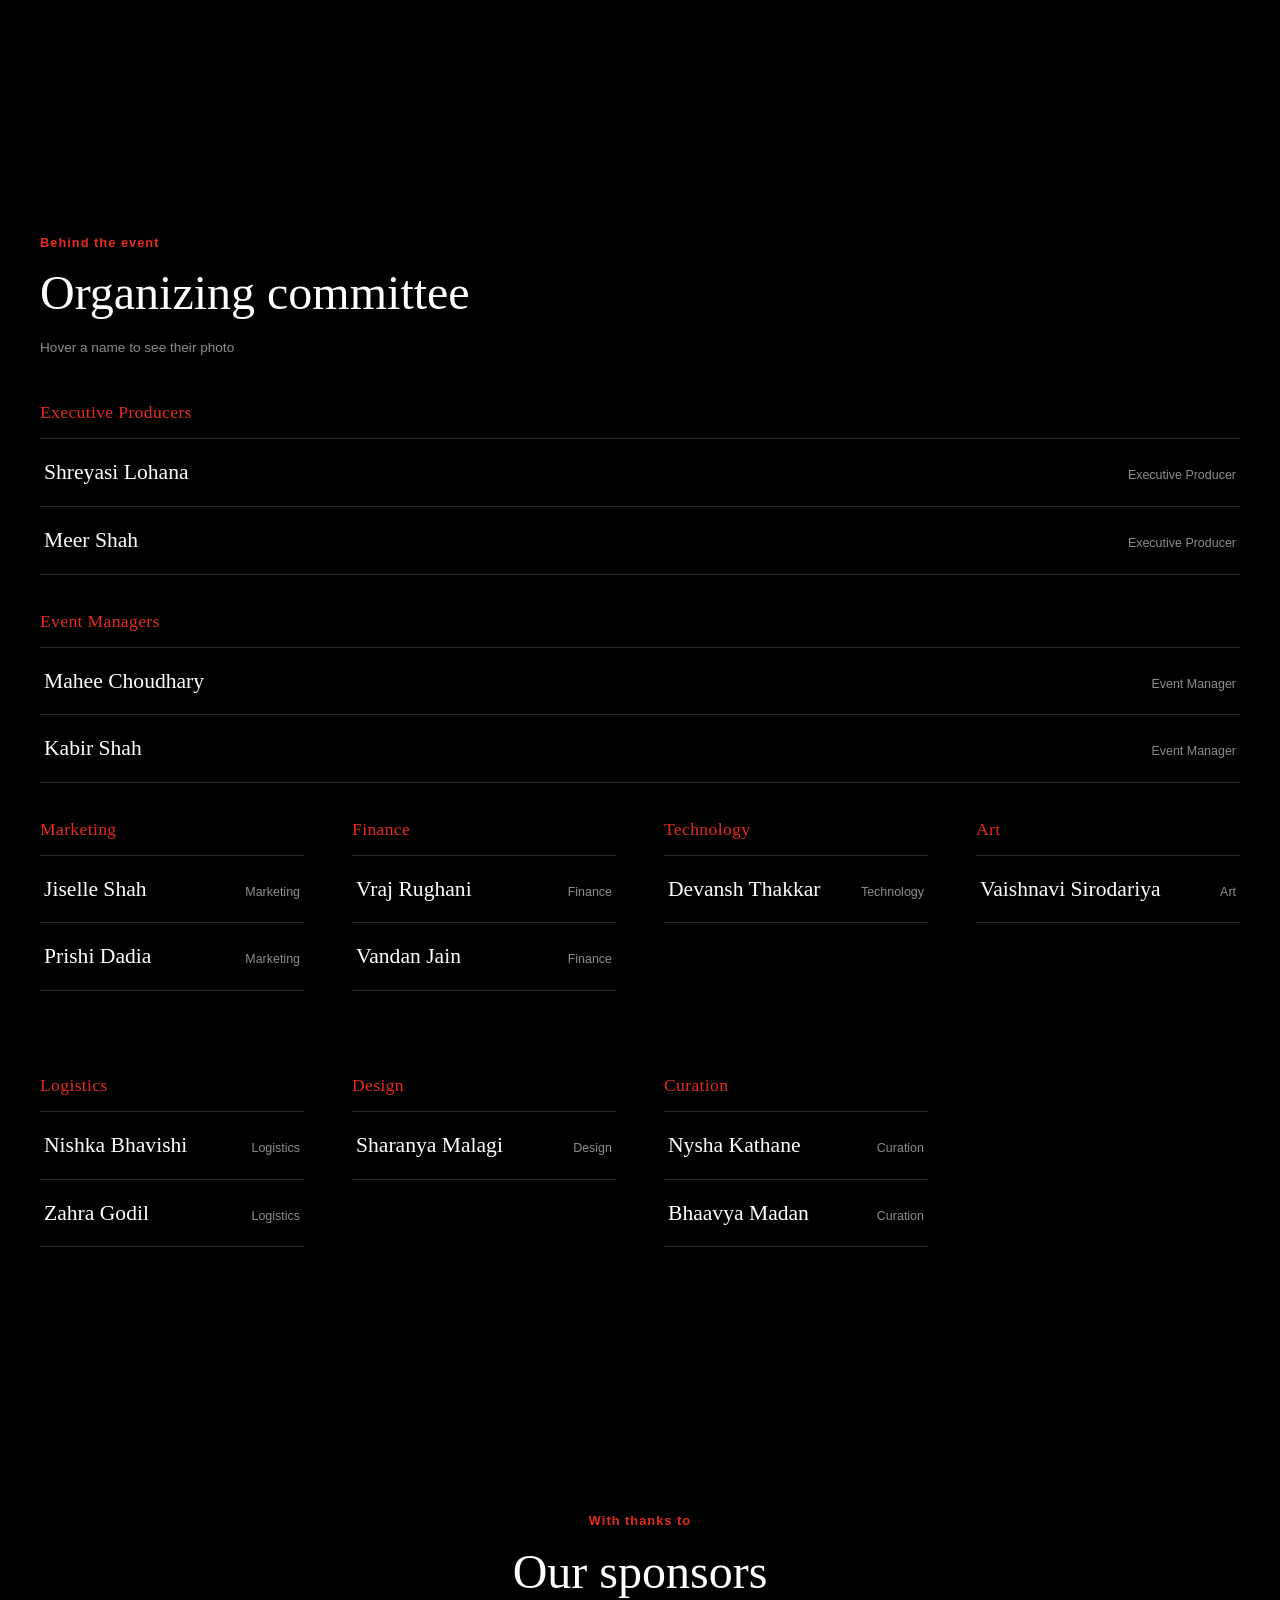
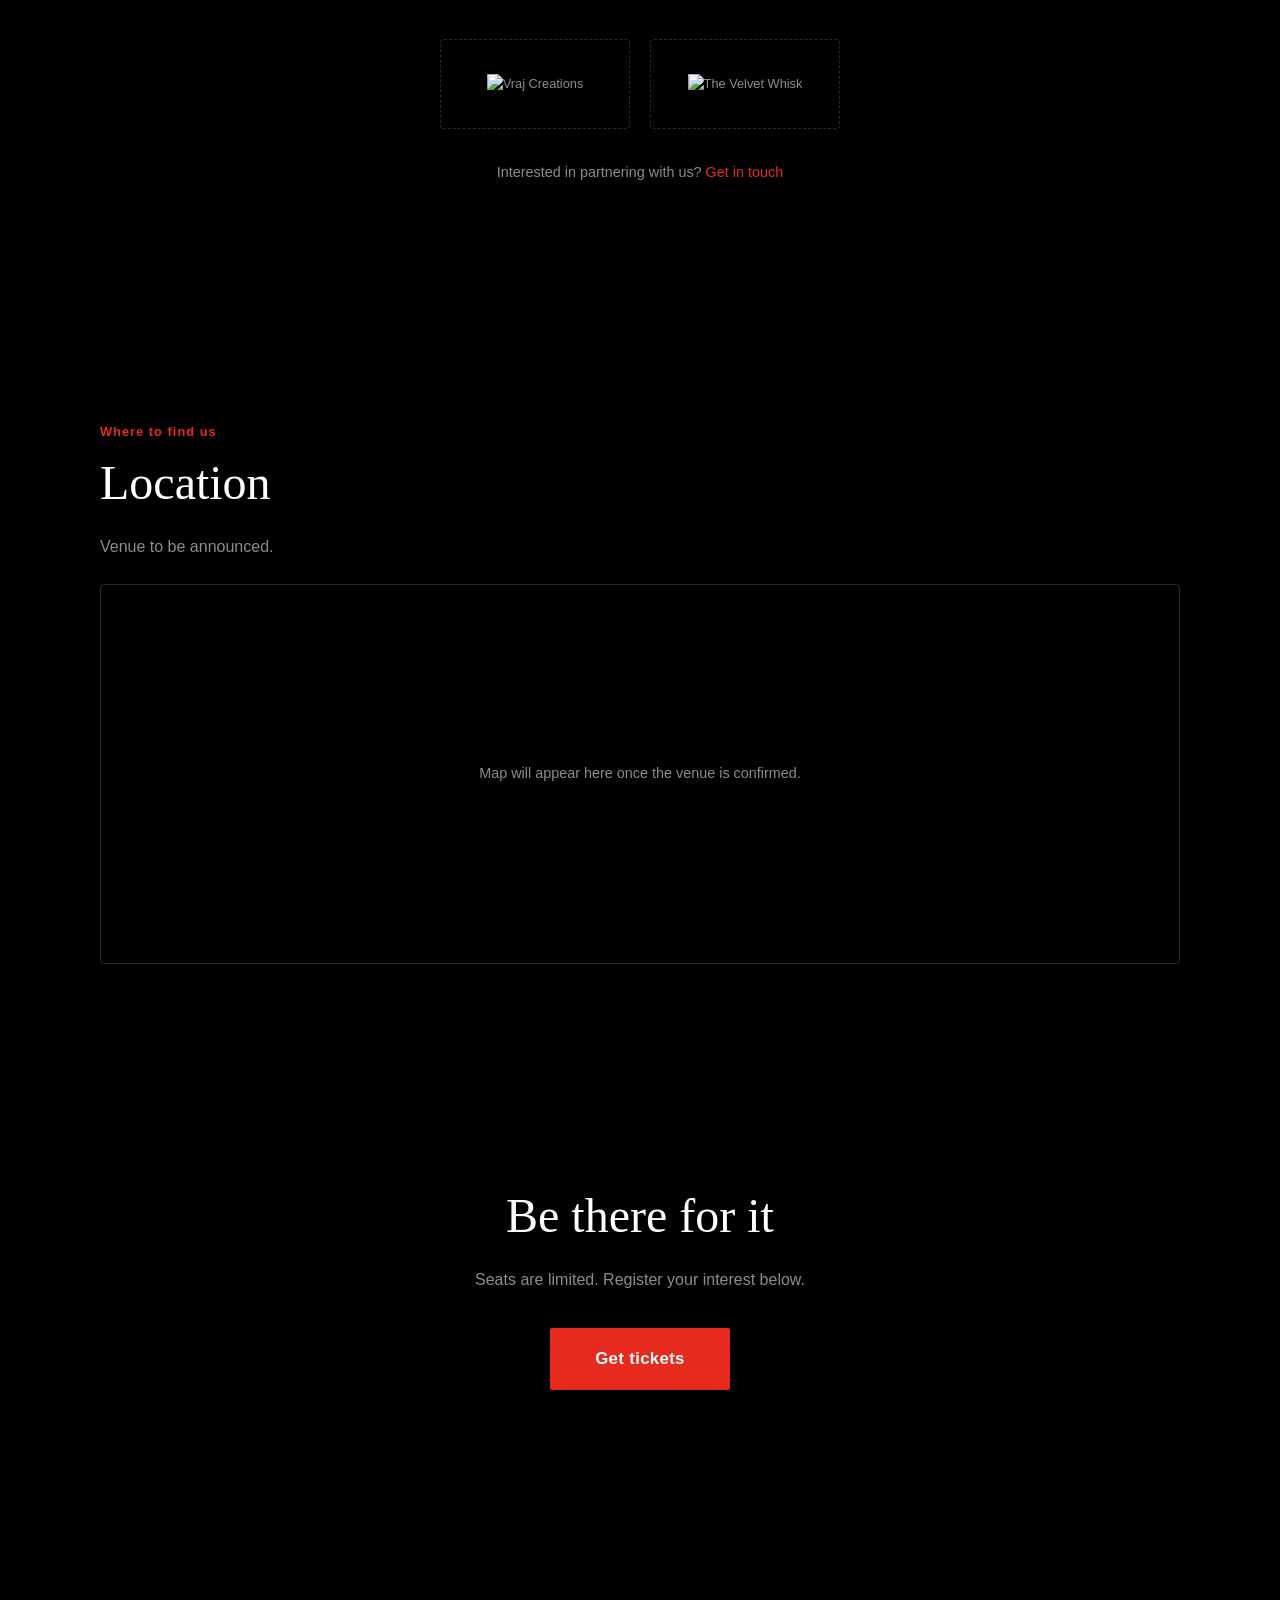
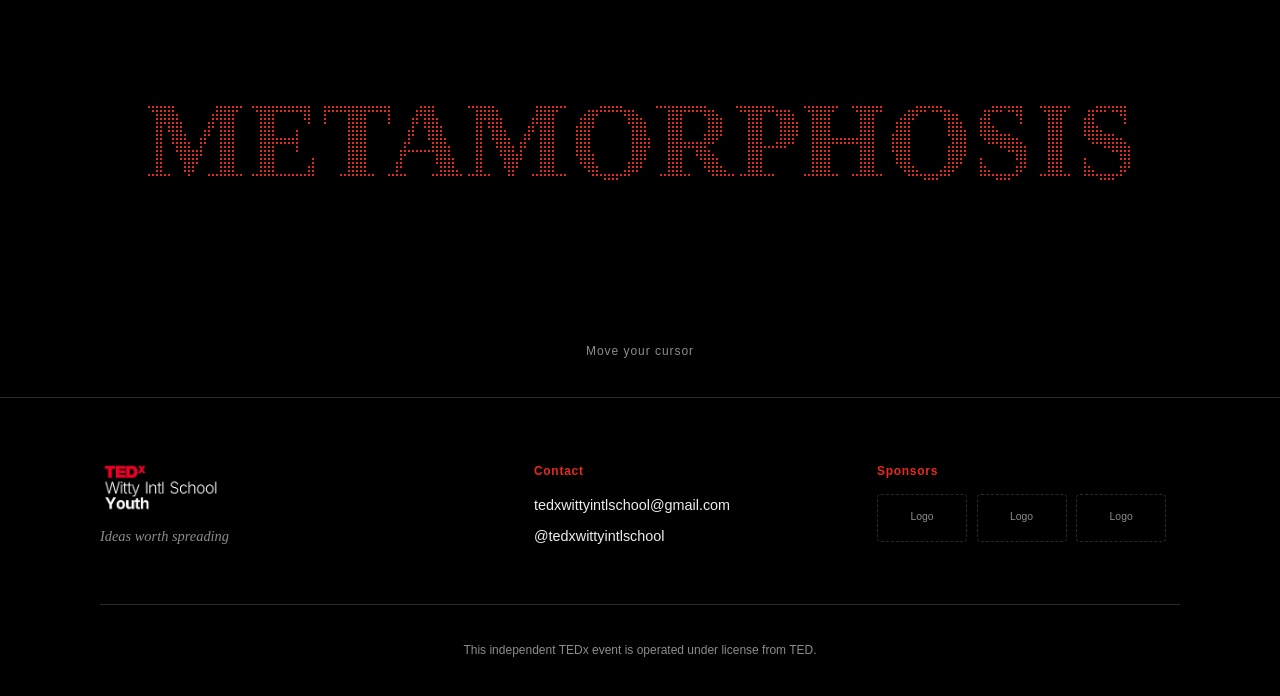
==== commit c72d16aa: "Update index.html" ====
--- a/final2/index.html
+++ b/final2/index.html
@@ -178,11 +178,11 @@
       <h3 class="oc-group-title">Executive Producers</h3>
       <div class="oc-list">
         <div class="oc-item" data-name="Name" data-role="Executive Producer" data-img="">
-          <span class="oc-name">Name</span>
+          <span class="oc-name">Shreyasi Lohana</span>
           <span class="oc-role">Executive Producer</span>
         </div>
         <div class="oc-item" data-name="Name" data-role="Executive Producer" data-img="">
-          <span class="oc-name">Name</span>
+          <span class="oc-name">Meer Shah</span>
           <span class="oc-role">Executive Producer</span>
         </div>
       </div>
@@ -193,11 +193,11 @@
       <h3 class="oc-group-title">Event Managers</h3>
       <div class="oc-list">
         <div class="oc-item" data-name="Name" data-role="Event Manager" data-img="">
-          <span class="oc-name">Name</span>
+          <span class="oc-name">Mahee Choudhary</span>
           <span class="oc-role">Event Manager</span>
         </div>
         <div class="oc-item" data-name="Name" data-role="Event Manager" data-img="">
-          <span class="oc-name">Name</span>
+          <span class="oc-name">Kabir Shah</span>
           <span class="oc-role">Event Manager</span>
         </div>
       </div>
@@ -209,10 +209,10 @@
         <h3 class="oc-group-title">Marketing</h3>
         <div class="oc-list">
           <div class="oc-item" data-name="Name" data-role="Marketing" data-img="">
-            <span class="oc-name">Name</span><span class="oc-role">Marketing</span>
+            <span class="oc-name">Jiselle Shah</span><span class="oc-role">Marketing</span>
           </div>
           <div class="oc-item" data-name="Name" data-role="Marketing" data-img="">
-            <span class="oc-name">Name</span><span class="oc-role">Marketing</span>
+            <span class="oc-name">Prishi Dadia</span><span class="oc-role">Marketing</span>
           </div>
         </div>
       </div>
@@ -221,10 +221,10 @@
         <h3 class="oc-group-title">Finance</h3>
         <div class="oc-list">
           <div class="oc-item" data-name="Name" data-role="Finance" data-img="">
-            <span class="oc-name">Name</span><span class="oc-role">Finance</span>
+            <span class="oc-name">Vraj Rughani</span><span class="oc-role">Finance</span>
           </div>
           <div class="oc-item" data-name="Name" data-role="Finance" data-img="">
-            <span class="oc-name">Name</span><span class="oc-role">Finance</span>
+            <span class="oc-name">Vandan Jain</span><span class="oc-role">Finance</span>
           </div>
         </div>
       </div>
@@ -233,7 +233,7 @@
         <h3 class="oc-group-title">Technology</h3>
         <div class="oc-list">
           <div class="oc-item" data-name="Name" data-role="Technology" data-img="">
-            <span class="oc-name">Name</span><span class="oc-role">Technology</span>
+            <span class="oc-name">Devansh Thakkar</span><span class="oc-role">Technology</span>
           </div>
         </div>
       </div>
@@ -242,7 +242,7 @@
         <h3 class="oc-group-title">Art</h3>
         <div class="oc-list">
           <div class="oc-item" data-name="Name" data-role="Art" data-img="">
-            <span class="oc-name">Name</span><span class="oc-role">Art</span>
+            <span class="oc-name">Vaishnavi Sirodariya</span><span class="oc-role">Art</span>
           </div>
         </div>
       </div>
@@ -251,10 +251,10 @@
         <h3 class="oc-group-title">Logistics</h3>
         <div class="oc-list">
           <div class="oc-item" data-name="Name" data-role="Logistics" data-img="">
-            <span class="oc-name">Name</span><span class="oc-role">Logistics</span>
+            <span class="oc-name">Nishka Bhavishi</span><span class="oc-role">Logistics</span>
           </div>
           <div class="oc-item" data-name="Name" data-role="Logistics" data-img="">
-            <span class="oc-name">Name</span><span class="oc-role">Logistics</span>
+            <span class="oc-name">Zahra Godil</span><span class="oc-role">Logistics</span>
           </div>
         </div>
       </div>
@@ -263,10 +263,7 @@
         <h3 class="oc-group-title">Design</h3>
         <div class="oc-list">
           <div class="oc-item" data-name="Name" data-role="Design" data-img="">
-            <span class="oc-name">Name</span><span class="oc-role">Design</span>
-          </div>
-          <div class="oc-item" data-name="Name" data-role="Design" data-img="">
-            <span class="oc-name">Name</span><span class="oc-role">Design</span>
+            <span class="oc-name">Sharanya Malagi</span><span class="oc-role">Design</span>
           </div>
         </div>
       </div>
@@ -275,10 +272,10 @@
         <h3 class="oc-group-title">Curation</h3>
         <div class="oc-list">
           <div class="oc-item" data-name="Name" data-role="Curation" data-img="">
-            <span class="oc-name">Name</span><span class="oc-role">Curation</span>
+            <span class="oc-name">Nysha Kathane</span><span class="oc-role">Curation</span>
           </div>
           <div class="oc-item" data-name="Name" data-role="Curation" data-img="">
-            <span class="oc-name">Name</span><span class="oc-role">Curation</span>
+            <span class="oc-name">Bhaavya Madan</span><span class="oc-role">Curation</span>
           </div>
         </div>
       </div>
@@ -302,10 +299,8 @@
     <p class="eyebrow">With thanks to</p>
     <h2 class="section-title">Our sponsors</h2>
     <div class="sponsor-row">
-      <div class="sponsor-slot">Title sponsor</div>
-      <div class="sponsor-slot">Diamond sponsor</div>
-      <div class="sponsor-slot">Gold sponsor</div>
-      <div class="sponsor-slot">Silver sponsor</div>
+      <div class="sponsor-slot"><img src="vrajcreations.jpg" alt="Vraj Creations"></div>
+      <div class="sponsor-slot"><img src="velvetwhisk.jpg" alt="The Velvet Whisk"></div>
     </div>
     <p class="sponsor-cta">Interested in partnering with us? <a href="#contact">Get in touch</a></p>
   </div>
--- a/final2/style.css
+++ b/final2/style.css
@@ -4,9 +4,9 @@
    ========================================================= */
 
 :root {
-  --black: #0a0a0a;
-  --black-2: #141414;
-  --card: #1a1a1a;
+  --black: #000000;
+  --black-2: #000000;
+  --card: #000000;
   --white: #ffffff;
   --off-white: #ededed;
   --muted: #8c8c8c;
@@ -184,9 +184,12 @@
   position: relative;
   z-index: 2;
   width: 100%;
-  max-width: 640px;
+  max-width: 1100px;
   margin: 0 auto;
   text-align: center;
+  display: flex;
+  flex-direction: column;
+  align-items: center;
 }
 
 .hero-logo {
@@ -207,10 +210,11 @@
   font-family: var(--serif);
   font-size: clamp(2.5rem, 8vw, 5rem);
   letter-spacing: 0.03em;
-  margin: 0.5rem auto;
+  margin: 0.5rem 0;
   color: var(--white);
   text-align: center;
-  width: 100%;
+  width: max-content;
+  max-width: 100%;
 }
 
 .hero-sub {
@@ -738,15 +742,180 @@
    --------------------------------------------------------- */
 
 @media (max-width: 800px) {
-  .two-col { grid-template-columns: 1fr; }
-  .two-col-stat { border-left: none; border-top: 1px solid var(--border); padding-left: 0; padding-top: 2rem; }
-  .footer-inner { grid-template-columns: 1fr; }
-  .nav-links { gap: 1rem; font-size: 0.8rem; }
-  .countdown { gap: 0.85rem; }
-  .cd-unit { min-width: 46px; }
-  .morph-corner { transform: scale(0.8); transform-origin: bottom right; }
-  .oc-preview { display: none; }
-  .oc-grid-groups { grid-template-columns: 1fr; }
+  /* General mobile safety */
+  .section {
+    padding: 5rem 1rem;
+  }
+
+  .section-inner,
+  .section-inner.narrow,
+  .section-inner.wide {
+    width: 100%;
+    max-width: 100%;
+  }
+
+  /* Navigation */
+  .nav-inner {
+    padding: 0.75rem 1rem;
+    gap: 0.75rem;
+  }
+
+  .nav-logo {
+    font-size: 0.9rem;
+    white-space: nowrap;
+    flex-shrink: 1;
+  }
+
+  .nav-links {
+    gap: 0.7rem;
+    font-size: 0.72rem;
+    flex-shrink: 0;
+  }
+
+  .nav-cta {
+    padding: 0.3rem 0.65rem;
+  }
+
+  /* Hero */
+  .hero {
+    min-height: 100svh;
+    padding: 6.5rem 1rem 3rem;
+  }
+
+  .hero-inner {
+    width: 100%;
+    max-width: 100%;
+  }
+
+  .hero-logo {
+    width: min(220px, 62vw);
+    margin-bottom: 1.15rem;
+  }
+
+  .hero-tagline {
+    font-size: 0.9rem;
+  }
+
+  .hero-theme {
+    width: 100%;
+    max-width: 100%;
+    font-size: clamp(2rem, 8.5vw, 4.5rem);
+    line-height: 1;
+    letter-spacing: 0.01em;
+    margin: 0.65rem 0;
+    white-space: nowrap;
+  }
+
+  .hero-sub {
+    font-size: 0.82rem;
+    margin-bottom: 2rem;
+  }
+
+  .countdown {
+    width: 100%;
+    max-width: 360px;
+    gap: clamp(0.35rem, 2.5vw, 0.85rem);
+    margin-bottom: 0.65rem;
+  }
+
+  .cd-unit {
+    min-width: 0;
+    flex: 1 1 0;
+  }
+
+  .cd-num {
+    font-size: clamp(1.55rem, 7vw, 2.2rem);
+  }
+
+  .cd-label {
+    font-size: 0.62rem;
+    margin-top: 0.3rem;
+  }
+
+  .hero-date {
+    font-size: 0.78rem;
+    margin-bottom: 2rem;
+  }
+
+  .btn-primary {
+    padding: 0.8rem 1.8rem;
+  }
+
+  .two-col {
+    grid-template-columns: 1fr;
+  }
+
+  .two-col-stat {
+    border-left: none;
+    border-top: 1px solid var(--border);
+    padding-left: 0;
+    padding-top: 2rem;
+  }
+
+  .footer-inner {
+    grid-template-columns: 1fr;
+  }
+
+  .morph-corner {
+    transform: scale(0.8);
+    transform-origin: bottom right;
+  }
+
+  .oc-preview {
+    display: none;
+  }
+
+  .oc-grid-groups {
+    grid-template-columns: 1fr;
+  }
+}
+
+@media (max-width: 480px) {
+  /* Extra-small phones */
+  .nav-inner {
+    padding: 0.7rem 0.75rem;
+    flex-direction: column;
+    gap: 0.45rem;
+  }
+
+  .nav-logo {
+    font-size: 0.82rem;
+    letter-spacing: 0;
+  }
+
+  .nav-links {
+    width: 100%;
+    justify-content: center;
+    gap: 0.65rem;
+    font-size: 0.65rem;
+    flex-wrap: wrap;
+  }
+
+  .nav-cta {
+    padding: 0.28rem 0.5rem;
+  }
+
+  .hero {
+    padding-left: 0.75rem;
+    padding-right: 0.75rem;
+  }
+
+  .hero-theme {
+    font-size: clamp(1.8rem, 8.2vw, 2.5rem);
+  }
+
+  .countdown {
+    max-width: 330px;
+    gap: 0.25rem;
+  }
+
+  .cd-num {
+    font-size: clamp(1.4rem, 6.8vw, 1.9rem);
+  }
+
+  .cd-label {
+    font-size: 0.58rem;
+  }
 }
 
 @media (prefers-reduced-motion: reduce) {
